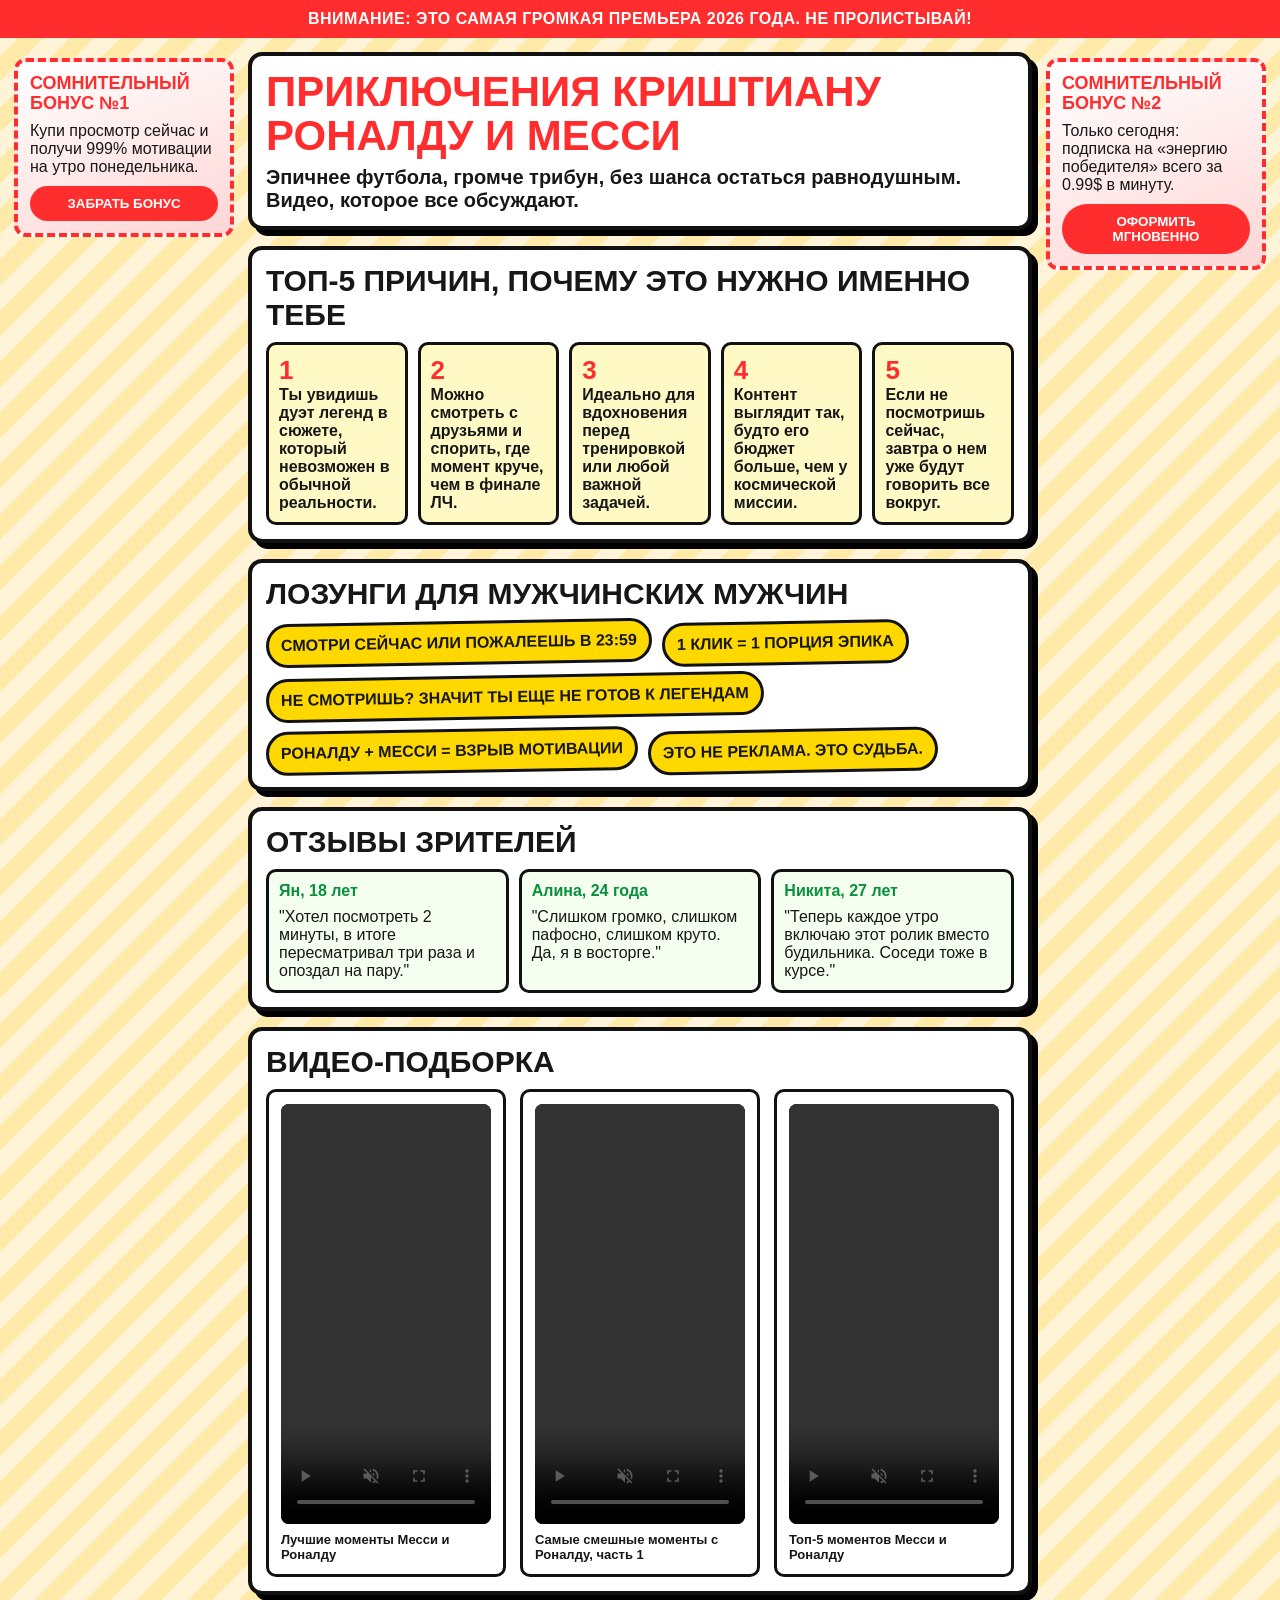
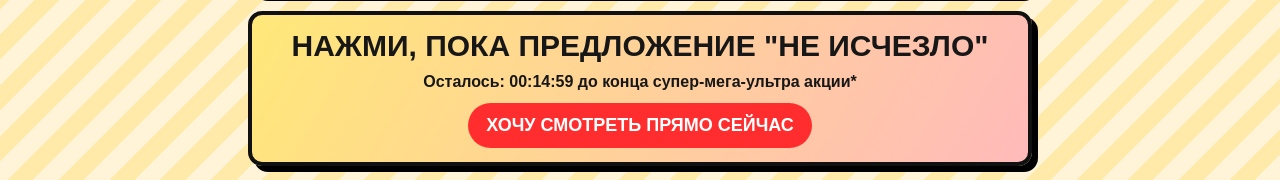
==== index.html @ 658228b9 "rename" ====
﻿<!DOCTYPE html>
<html lang="ru">
<head>
  <meta charset="UTF-8" />
  <meta name="viewport" content="width=device-width, initial-scale=1.0" />
  <title>СУПЕР ПРЕМЬЕРА: Приключения Роналду и Месси</title>
  <style>
    :root {
      --main: #ff2d2d;
      --accent: #ffd800;
      --dark: #171717;
      --card: #fff;
      --ok: #0a8f3d;
    }

    * {
      box-sizing: border-box;
    }

    body {
      margin: 0;
      font-family: "Trebuchet MS", "Arial Black", Arial, sans-serif;
      color: var(--dark);
      background:
        repeating-linear-gradient(
          -45deg,
          #fff4d8,
          #fff4d8 18px,
          #ffeaa9 18px,
          #ffeaa9 36px
        );
      min-width: 320px;
    }

    .top-alert {
      background: var(--main);
      color: #fff;
      text-align: center;
      font-weight: 900;
      padding: 10px 8px;
      text-transform: uppercase;
      letter-spacing: 0.5px;
      position: sticky;
      top: 0;
      z-index: 20;
      animation: blink 1s infinite;
    }

    @keyframes blink {
      0%, 100% { opacity: 1; }
      50% { opacity: 0.75; }
    }

    .layout {
      display: grid;
      grid-template-columns: 220px minmax(0, 1fr) 220px;
      gap: 14px;
      max-width: 1320px;
      margin: 0 auto;
      padding: 14px;
    }

    .side-ad {
      background: linear-gradient(160deg, #fff 0%, #ffd6d6 100%);
      border: 4px dashed var(--main);
      padding: 12px;
      border-radius: 12px;
      height: fit-content;
      position: sticky;
      top: 58px;
    }

    .ad-title {
      margin: 0 0 8px;
      text-transform: uppercase;
      font-size: 18px;
      line-height: 1.1;
      color: var(--main);
    }

    .ad-btn {
      display: block;
      width: 100%;
      border: 0;
      border-radius: 999px;
      background: var(--main);
      color: #fff;
      font-weight: 800;
      text-transform: uppercase;
      padding: 10px;
      margin-top: 10px;
      cursor: pointer;
      animation: pulse 1.1s infinite;
    }

    @keyframes pulse {
      0%, 100% { transform: scale(1); }
      50% { transform: scale(1.06); }
    }

    .main {
      display: flex;
      flex-direction: column;
      gap: 16px;
    }

    .hero,
    .reasons,
    .slogans,
    .reviews,
    .video-section,
    .cta {
      background: var(--card);
      border: 4px solid #111;
      border-radius: 14px;
      padding: 14px;
      box-shadow: 6px 6px 0 #000;
    }

    h1, h2, h3, p {
      margin: 0;
    }

    .hero h1 {
      font-size: clamp(24px, 4vw, 42px);
      line-height: 1.05;
      color: var(--main);
      text-transform: uppercase;
      margin-bottom: 8px;
    }

    .hero p {
      font-size: clamp(14px, 2.5vw, 20px);
      font-weight: 700;
    }

    .reasons h2,
    .slogans h2,
    .reviews h2,
    .video-section h2,
    .cta h2 {
      font-size: clamp(20px, 3.5vw, 30px);
      margin-bottom: 10px;
      text-transform: uppercase;
    }

    .reasons-grid {
      display: grid;
      grid-template-columns: repeat(5, 1fr);
      gap: 10px;
    }

    .reason {
      background: #fff9c6;
      border: 3px solid #111;
      border-radius: 10px;
      padding: 10px;
      font-weight: 700;
      min-height: 120px;
      display: flex;
      flex-direction: column;
      justify-content: space-between;
    }

    .reason-num {
      font-size: 26px;
      color: var(--main);
      font-weight: 900;
    }

    .slogan-list {
      display: flex;
      flex-wrap: wrap;
      gap: 10px;
    }

    .slogan {
      padding: 10px 12px;
      border: 3px solid #111;
      border-radius: 999px;
      background: var(--accent);
      font-weight: 900;
      text-transform: uppercase;
      transform: rotate(-1deg);
    }

    .reviews-list {
      display: grid;
      grid-template-columns: repeat(3, 1fr);
      gap: 10px;
    }

    .review {
      border: 3px solid #111;
      border-radius: 10px;
      padding: 10px;
      background: #f4ffef;
      display: flex;
      flex-direction: column;
      gap: 8px;
    }

    .review .name {
      font-weight: 900;
      color: var(--ok);
    }

    .videos-grid {
      display: grid;
      grid-template-columns: repeat(3, minmax(0, 1fr));
      gap: 14px;
    }

    .video-card {
      border: 3px solid #111;
      border-radius: 10px;
      padding: 12px;
      background: #fff;
    }

    .video-card video {
      width: 100%;
      display: block;
      border-radius: 8px;
      background: #000;
      aspect-ratio: 9 / 16;
      min-height: 420px;
      object-fit: cover;
    }

    .slot-note {
      margin-top: 8px;
      font-size: 13px;
      font-weight: 700;
    }

    .cta {
      text-align: center;
      background: linear-gradient(120deg, #ffe879 0%, #ffbaba 100%);
    }

    .cta p {
      margin-top: 8px;
      font-weight: 800;
    }

    .cta button {
      margin-top: 12px;
      background: var(--main);
      color: #fff;
      border: 0;
      border-radius: 999px;
      padding: 12px 18px;
      font-size: 18px;
      font-weight: 900;
      text-transform: uppercase;
      cursor: pointer;
      animation: pulse 1s infinite;
    }

    @media (max-width: 1100px) {
      .layout {
        grid-template-columns: 1fr;
      }

      .side-ad {
        position: static;
      }

      .reasons-grid {
        grid-template-columns: repeat(3, 1fr);
      }

      .videos-grid {
        grid-template-columns: repeat(2, minmax(0, 1fr));
      }
    }

    @media (max-width: 700px) {
      .reasons-grid,
      .reviews-list,
      .videos-grid {
        grid-template-columns: 1fr;
      }

      .hero,
      .reasons,
      .slogans,
      .reviews,
      .video-section,
      .cta {
        padding: 12px;
      }

      .video-card video {
        min-height: 360px;
      }

      .top-alert {
        font-size: 12px;
      }
    }
  </style>
</head>
<body>
  <div class="top-alert">ВНИМАНИЕ: ЭТО САМАЯ ГРОМКАЯ ПРЕМЬЕРА 2026 ГОДА. НЕ ПРОЛИСТЫВАЙ!</div>

  <div class="layout">
    <aside class="side-ad">
      <h3 class="ad-title">Сомнительный бонус №1</h3>
      <p>Купи просмотр сейчас и получи 999% мотивации на утро понедельника.</p>
      <button class="ad-btn">Забрать бонус</button>
    </aside>

    <main class="main">
      <section class="hero">
        <h1>Приключения Криштиану Роналду и Месси</h1>
        <p>Эпичнее футбола, громче трибун, без шанса остаться равнодушным. Видео, которое все обсуждают.</p>
      </section>

      <section class="reasons">
        <h2>Топ-5 причин, почему это нужно именно тебе</h2>
        <div class="reasons-grid">
          <article class="reason">
            <span class="reason-num">1</span>
            <p>Ты увидишь дуэт легенд в сюжете, который невозможен в обычной реальности.</p>
          </article>
          <article class="reason">
            <span class="reason-num">2</span>
            <p>Можно смотреть с друзьями и спорить, где момент круче, чем в финале ЛЧ.</p>
          </article>
          <article class="reason">
            <span class="reason-num">3</span>
            <p>Идеально для вдохновения перед тренировкой или любой важной задачей.</p>
          </article>
          <article class="reason">
            <span class="reason-num">4</span>
            <p>Контент выглядит так, будто его бюджет больше, чем у космической миссии.</p>
          </article>
          <article class="reason">
            <span class="reason-num">5</span>
            <p>Если не посмотришь сейчас, завтра о нем уже будут говорить все вокруг.</p>
          </article>
        </div>
      </section>

      <section class="slogans">
        <h2>Лозунги для мужчинских мужчин</h2>
        <div class="slogan-list">
          <span class="slogan">СМОТРИ СЕЙЧАС ИЛИ ПОЖАЛЕЕШЬ В 23:59</span>
          <span class="slogan">1 КЛИК = 1 ПОРЦИЯ ЭПИКА</span>
          <span class="slogan">НЕ СМОТРИШЬ? ЗНАЧИТ ТЫ ЕЩЕ НЕ ГОТОВ К ЛЕГЕНДАМ</span>
          <span class="slogan">РОНАЛДУ + МЕССИ = ВЗРЫВ МОТИВАЦИИ</span>
          <span class="slogan">ЭТО НЕ РЕКЛАМА. ЭТО СУДЬБА.</span>
        </div>
      </section>

      <section class="reviews">
        <h2>Отзывы зрителей</h2>
        <div class="reviews-list">
          <article class="review">
            <p class="name">Ян, 18 лет</p>
            <p>"Хотел посмотреть 2 минуты, в итоге пересматривал три раза и опоздал на пару."</p>
          </article>
          <article class="review">
            <p class="name">Алина, 24 года</p>
            <p>"Слишком громко, слишком пафосно, слишком круто. Да, я в восторге."</p>
          </article>
          <article class="review">
            <p class="name">Никита, 27 лет</p>
            <p>"Теперь каждое утро включаю этот ролик вместо будильника. Соседи тоже в курсе."</p>
          </article>
        </div>
      </section>

      <section class="video-section">
        <h2>Видео-подборка</h2>
        <div class="videos-grid">
          <article class="video-card">
            <video class="hover-play" controls muted playsinline preload="metadata" src="./assets/video/messi-ronaldo-best-moments.mp4">
              Ваш браузер не поддерживает видео.
            </video>
            <p class="slot-note">Лучшие моменты Месси и Роналду</p>
          </article>
          <article class="video-card">
            <video class="hover-play" controls muted playsinline preload="metadata" src="./assets/video/ronaldo-funniest-part-1.mp4">
              Ваш браузер не поддерживает видео.
            </video>
            <p class="slot-note">Самые смешные моменты с Роналду, часть 1</p>
          </article>
          <article class="video-card">
            <video class="hover-play" controls muted playsinline preload="metadata" src="./assets/video/top-5-messi-ronaldo-moments.mp4">
              Ваш браузер не поддерживает видео.
            </video>
            <p class="slot-note">Топ-5 моментов Месси и Роналду</p>
          </article>
        </div>
      </section>

      <section class="cta">
        <h2>Нажми, пока предложение "не исчезло"</h2>
        <p>Осталось: 00:14:59 до конца супер-мега-ультра акции*</p>
        <button type="button">ХОЧУ СМОТРЕТЬ ПРЯМО СЕЙЧАС</button>
      </section>
    </main>

    <aside class="side-ad">
      <h3 class="ad-title">Сомнительный бонус №2</h3>
      <p>Только сегодня: подписка на «энергию победителя» всего за 0.99$ в минуту.</p>
      <button class="ad-btn">Оформить мгновенно</button>
    </aside>
  </div>
  <script>
    const hoverVideos = document.querySelectorAll(".hover-play");

    hoverVideos.forEach((video) => {
      video.addEventListener("mouseenter", () => {
        video.play().catch(() => {});
      });

      video.addEventListener("mouseleave", () => {
        video.pause();
        video.currentTime = 0;
      });
    });
  </script>
</body>
</html>
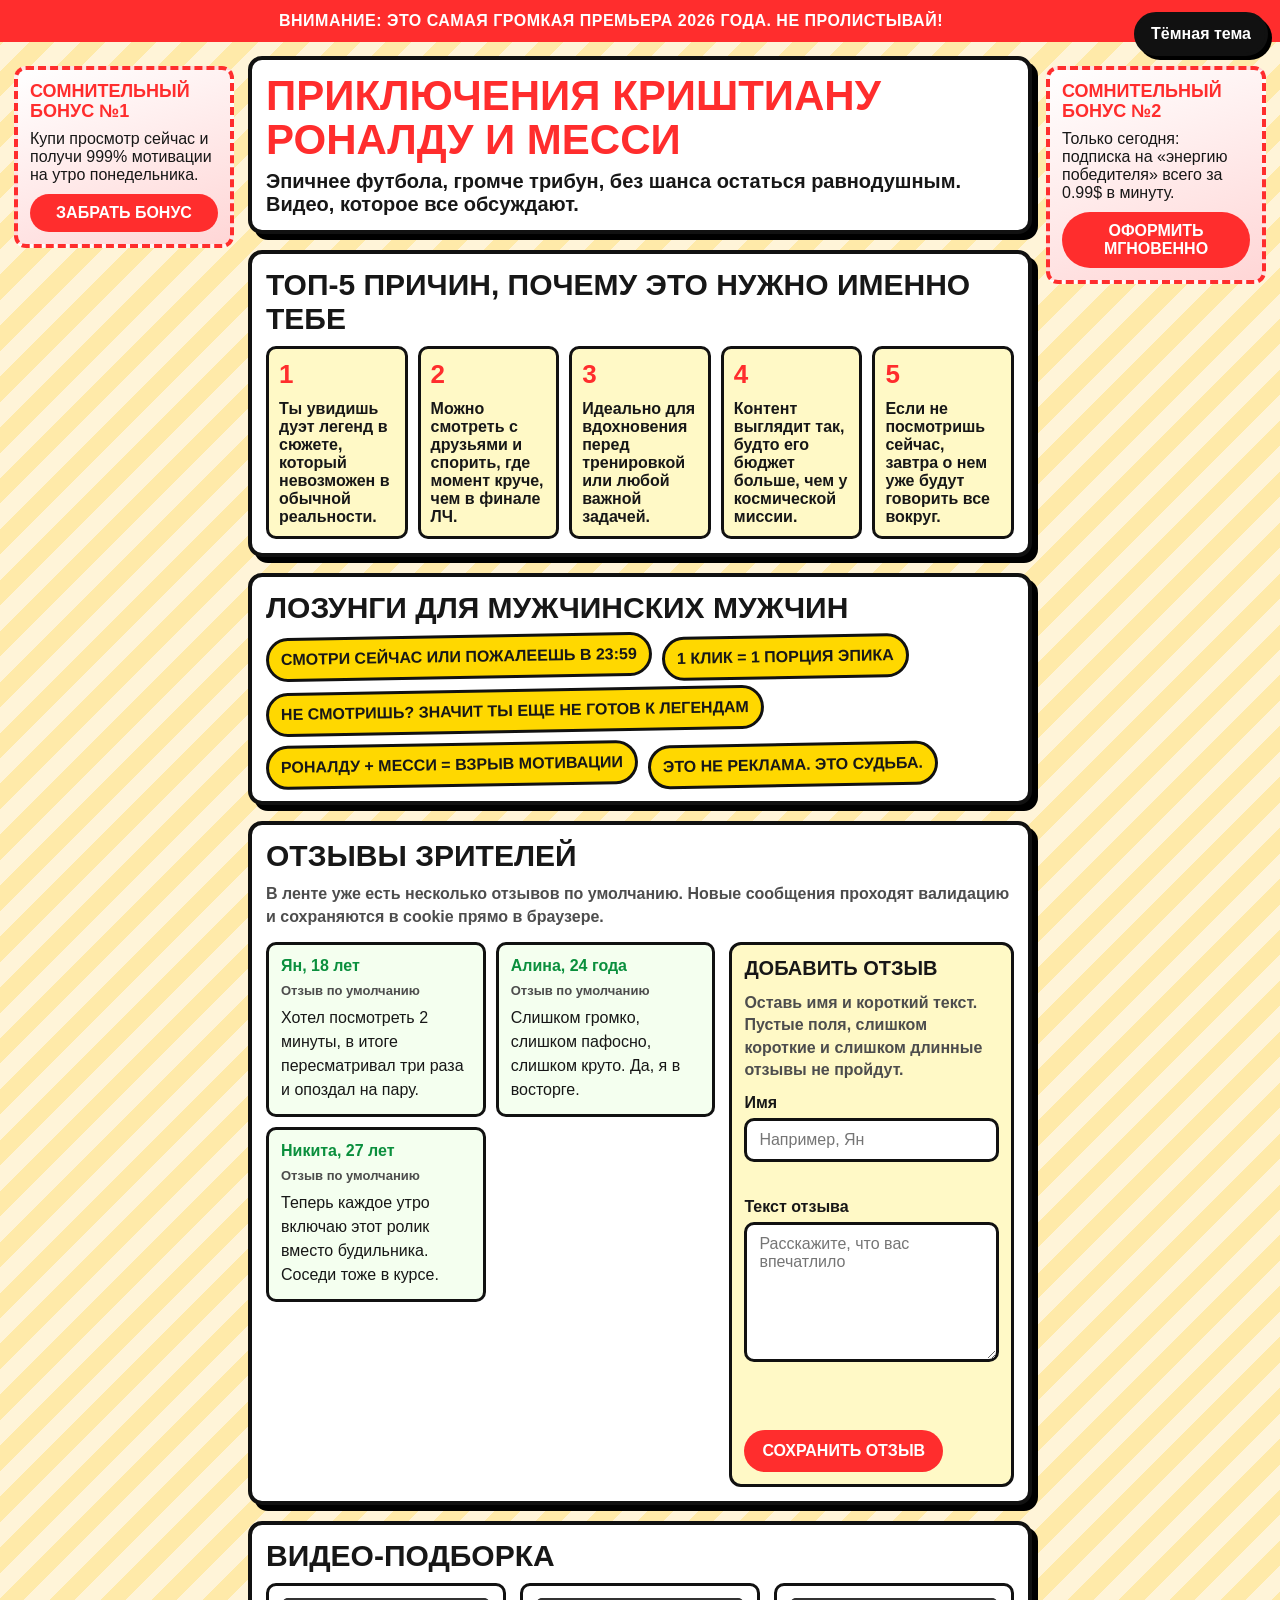
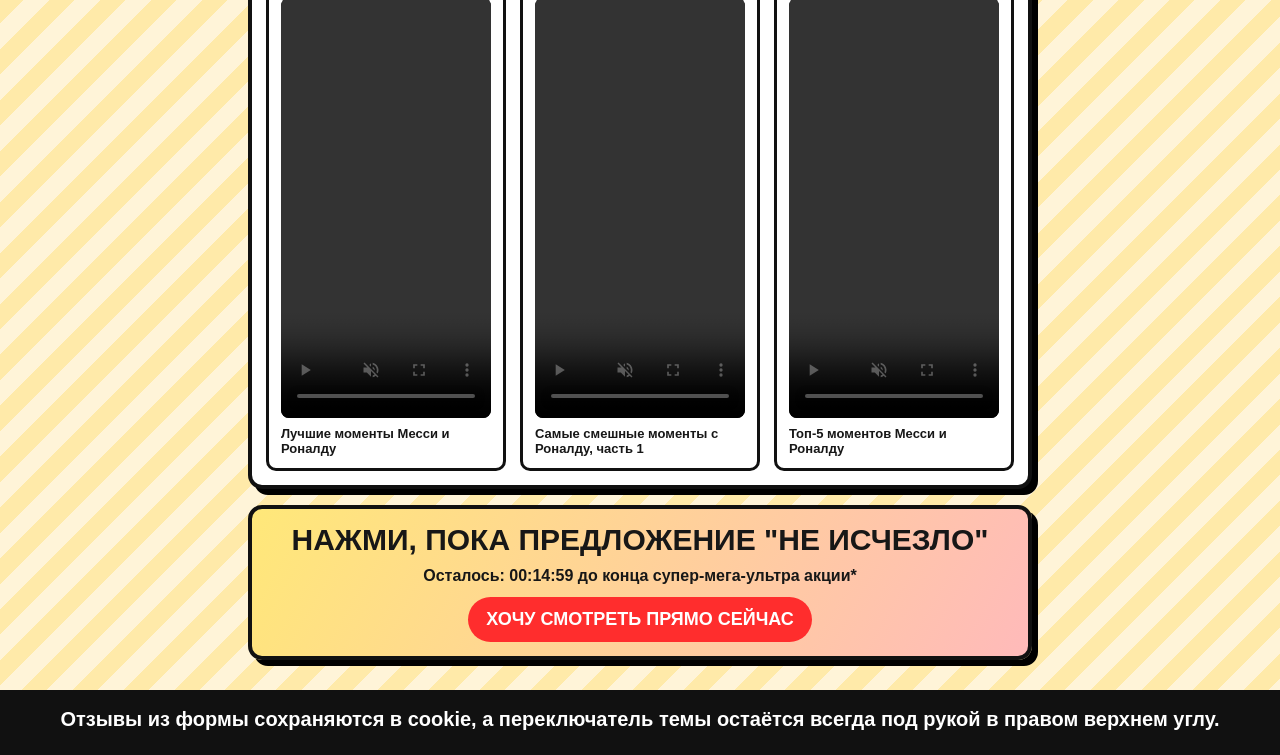
==== commit e61243e2: "Prepare site for GitHub Pages deployment" ====
--- a/index.html
+++ b/index.html
@@ -1,428 +1,158 @@
-﻿<!DOCTYPE html>
+<!DOCTYPE html>
 <html lang="ru">
 <head>
   <meta charset="UTF-8" />
   <meta name="viewport" content="width=device-width, initial-scale=1.0" />
   <title>СУПЕР ПРЕМЬЕРА: Приключения Роналду и Месси</title>
-  <style>
-    :root {
-      --main: #ff2d2d;
-      --accent: #ffd800;
-      --dark: #171717;
-      --card: #fff;
-      --ok: #0a8f3d;
-    }
-
-    * {
-      box-sizing: border-box;
-    }
-
-    body {
-      margin: 0;
-      font-family: "Trebuchet MS", "Arial Black", Arial, sans-serif;
-      color: var(--dark);
-      background:
-        repeating-linear-gradient(
-          -45deg,
-          #fff4d8,
-          #fff4d8 18px,
-          #ffeaa9 18px,
-          #ffeaa9 36px
-        );
-      min-width: 320px;
-    }
-
-    .top-alert {
-      background: var(--main);
-      color: #fff;
-      text-align: center;
-      font-weight: 900;
-      padding: 10px 8px;
-      text-transform: uppercase;
-      letter-spacing: 0.5px;
-      position: sticky;
-      top: 0;
-      z-index: 20;
-      animation: blink 1s infinite;
-    }
-
-    @keyframes blink {
-      0%, 100% { opacity: 1; }
-      50% { opacity: 0.75; }
-    }
-
-    .layout {
-      display: grid;
-      grid-template-columns: 220px minmax(0, 1fr) 220px;
-      gap: 14px;
-      max-width: 1320px;
-      margin: 0 auto;
-      padding: 14px;
-    }
-
-    .side-ad {
-      background: linear-gradient(160deg, #fff 0%, #ffd6d6 100%);
-      border: 4px dashed var(--main);
-      padding: 12px;
-      border-radius: 12px;
-      height: fit-content;
-      position: sticky;
-      top: 58px;
-    }
-
-    .ad-title {
-      margin: 0 0 8px;
-      text-transform: uppercase;
-      font-size: 18px;
-      line-height: 1.1;
-      color: var(--main);
-    }
-
-    .ad-btn {
-      display: block;
-      width: 100%;
-      border: 0;
-      border-radius: 999px;
-      background: var(--main);
-      color: #fff;
-      font-weight: 800;
-      text-transform: uppercase;
-      padding: 10px;
-      margin-top: 10px;
-      cursor: pointer;
-      animation: pulse 1.1s infinite;
-    }
-
-    @keyframes pulse {
-      0%, 100% { transform: scale(1); }
-      50% { transform: scale(1.06); }
-    }
-
-    .main {
-      display: flex;
-      flex-direction: column;
-      gap: 16px;
-    }
-
-    .hero,
-    .reasons,
-    .slogans,
-    .reviews,
-    .video-section,
-    .cta {
-      background: var(--card);
-      border: 4px solid #111;
-      border-radius: 14px;
-      padding: 14px;
-      box-shadow: 6px 6px 0 #000;
-    }
-
-    h1, h2, h3, p {
-      margin: 0;
-    }
-
-    .hero h1 {
-      font-size: clamp(24px, 4vw, 42px);
-      line-height: 1.05;
-      color: var(--main);
-      text-transform: uppercase;
-      margin-bottom: 8px;
-    }
-
-    .hero p {
-      font-size: clamp(14px, 2.5vw, 20px);
-      font-weight: 700;
-    }
-
-    .reasons h2,
-    .slogans h2,
-    .reviews h2,
-    .video-section h2,
-    .cta h2 {
-      font-size: clamp(20px, 3.5vw, 30px);
-      margin-bottom: 10px;
-      text-transform: uppercase;
-    }
-
-    .reasons-grid {
-      display: grid;
-      grid-template-columns: repeat(5, 1fr);
-      gap: 10px;
-    }
-
-    .reason {
-      background: #fff9c6;
-      border: 3px solid #111;
-      border-radius: 10px;
-      padding: 10px;
-      font-weight: 700;
-      min-height: 120px;
-      display: flex;
-      flex-direction: column;
-      justify-content: space-between;
-    }
-
-    .reason-num {
-      font-size: 26px;
-      color: var(--main);
-      font-weight: 900;
-    }
-
-    .slogan-list {
-      display: flex;
-      flex-wrap: wrap;
-      gap: 10px;
-    }
-
-    .slogan {
-      padding: 10px 12px;
-      border: 3px solid #111;
-      border-radius: 999px;
-      background: var(--accent);
-      font-weight: 900;
-      text-transform: uppercase;
-      transform: rotate(-1deg);
-    }
-
-    .reviews-list {
-      display: grid;
-      grid-template-columns: repeat(3, 1fr);
-      gap: 10px;
-    }
-
-    .review {
-      border: 3px solid #111;
-      border-radius: 10px;
-      padding: 10px;
-      background: #f4ffef;
-      display: flex;
-      flex-direction: column;
-      gap: 8px;
-    }
-
-    .review .name {
-      font-weight: 900;
-      color: var(--ok);
-    }
-
-    .videos-grid {
-      display: grid;
-      grid-template-columns: repeat(3, minmax(0, 1fr));
-      gap: 14px;
-    }
-
-    .video-card {
-      border: 3px solid #111;
-      border-radius: 10px;
-      padding: 12px;
-      background: #fff;
-    }
-
-    .video-card video {
-      width: 100%;
-      display: block;
-      border-radius: 8px;
-      background: #000;
-      aspect-ratio: 9 / 16;
-      min-height: 420px;
-      object-fit: cover;
-    }
-
-    .slot-note {
-      margin-top: 8px;
-      font-size: 13px;
-      font-weight: 700;
-    }
-
-    .cta {
-      text-align: center;
-      background: linear-gradient(120deg, #ffe879 0%, #ffbaba 100%);
-    }
-
-    .cta p {
-      margin-top: 8px;
-      font-weight: 800;
-    }
-
-    .cta button {
-      margin-top: 12px;
-      background: var(--main);
-      color: #fff;
-      border: 0;
-      border-radius: 999px;
-      padding: 12px 18px;
-      font-size: 18px;
-      font-weight: 900;
-      text-transform: uppercase;
-      cursor: pointer;
-      animation: pulse 1s infinite;
-    }
-
-    @media (max-width: 1100px) {
-      .layout {
-        grid-template-columns: 1fr;
-      }
-
-      .side-ad {
-        position: static;
-      }
-
-      .reasons-grid {
-        grid-template-columns: repeat(3, 1fr);
-      }
-
-      .videos-grid {
-        grid-template-columns: repeat(2, minmax(0, 1fr));
-      }
-    }
-
-    @media (max-width: 700px) {
-      .reasons-grid,
-      .reviews-list,
-      .videos-grid {
-        grid-template-columns: 1fr;
-      }
-
-      .hero,
-      .reasons,
-      .slogans,
-      .reviews,
-      .video-section,
-      .cta {
-        padding: 12px;
-      }
-
-      .video-card video {
-        min-height: 360px;
-      }
-
-      .top-alert {
-        font-size: 12px;
-      }
-    }
-  </style>
+  <link rel="stylesheet" href="./styles.css" />
+  <script src="./cookie.js" defer></script>
+  <script src="./main.js" defer></script>
 </head>
 <body>
-  <div class="top-alert">ВНИМАНИЕ: ЭТО САМАЯ ГРОМКАЯ ПРЕМЬЕРА 2026 ГОДА. НЕ ПРОЛИСТЫВАЙ!</div>
+  <header class="site-header">
+    <div class="top-alert">ВНИМАНИЕ: ЭТО САМАЯ ГРОМКАЯ ПРЕМЬЕРА 2026 ГОДА. НЕ ПРОЛИСТЫВАЙ!</div>
+    <button class="theme-toggle" id="theme-toggle" type="button" aria-pressed="false">
+      Тёмная тема
+    </button>
+  </header>
 
-  <div class="layout">
-    <aside class="side-ad">
-      <h3 class="ad-title">Сомнительный бонус №1</h3>
-      <p>Купи просмотр сейчас и получи 999% мотивации на утро понедельника.</p>
-      <button class="ad-btn">Забрать бонус</button>
-    </aside>
+  <main class="page-main">
+    <div class="layout">
+      <aside class="side-ad" aria-label="Промо-блок слева">
+        <h3 class="ad-title">Сомнительный бонус №1</h3>
+        <p>Купи просмотр сейчас и получи 999% мотивации на утро понедельника.</p>
+        <button class="ad-btn" type="button">Забрать бонус</button>
+      </aside>
 
-    <main class="main">
-      <section class="hero">
-        <h1>Приключения Криштиану Роналду и Месси</h1>
-        <p>Эпичнее футбола, громче трибун, без шанса остаться равнодушным. Видео, которое все обсуждают.</p>
-      </section>
+      <div class="main-column">
+        <section class="hero">
+          <h1>Приключения Криштиану Роналду и Месси</h1>
+          <p>Эпичнее футбола, громче трибун, без шанса остаться равнодушным. Видео, которое все обсуждают.</p>
+        </section>
 
-      <section class="reasons">
-        <h2>Топ-5 причин, почему это нужно именно тебе</h2>
-        <div class="reasons-grid">
-          <article class="reason">
-            <span class="reason-num">1</span>
-            <p>Ты увидишь дуэт легенд в сюжете, который невозможен в обычной реальности.</p>
-          </article>
-          <article class="reason">
-            <span class="reason-num">2</span>
-            <p>Можно смотреть с друзьями и спорить, где момент круче, чем в финале ЛЧ.</p>
-          </article>
-          <article class="reason">
-            <span class="reason-num">3</span>
-            <p>Идеально для вдохновения перед тренировкой или любой важной задачей.</p>
-          </article>
-          <article class="reason">
-            <span class="reason-num">4</span>
-            <p>Контент выглядит так, будто его бюджет больше, чем у космической миссии.</p>
-          </article>
-          <article class="reason">
-            <span class="reason-num">5</span>
-            <p>Если не посмотришь сейчас, завтра о нем уже будут говорить все вокруг.</p>
-          </article>
-        </div>
-      </section>
+        <section class="reasons">
+          <h2>Топ-5 причин, почему это нужно именно тебе</h2>
+          <div class="reasons-grid">
+            <article class="reason">
+              <span class="reason-num">1</span>
+              <p>Ты увидишь дуэт легенд в сюжете, который невозможен в обычной реальности.</p>
+            </article>
+            <article class="reason">
+              <span class="reason-num">2</span>
+              <p>Можно смотреть с друзьями и спорить, где момент круче, чем в финале ЛЧ.</p>
+            </article>
+            <article class="reason">
+              <span class="reason-num">3</span>
+              <p>Идеально для вдохновения перед тренировкой или любой важной задачей.</p>
+            </article>
+            <article class="reason">
+              <span class="reason-num">4</span>
+              <p>Контент выглядит так, будто его бюджет больше, чем у космической миссии.</p>
+            </article>
+            <article class="reason">
+              <span class="reason-num">5</span>
+              <p>Если не посмотришь сейчас, завтра о нем уже будут говорить все вокруг.</p>
+            </article>
+          </div>
+        </section>
 
-      <section class="slogans">
-        <h2>Лозунги для мужчинских мужчин</h2>
-        <div class="slogan-list">
-          <span class="slogan">СМОТРИ СЕЙЧАС ИЛИ ПОЖАЛЕЕШЬ В 23:59</span>
-          <span class="slogan">1 КЛИК = 1 ПОРЦИЯ ЭПИКА</span>
-          <span class="slogan">НЕ СМОТРИШЬ? ЗНАЧИТ ТЫ ЕЩЕ НЕ ГОТОВ К ЛЕГЕНДАМ</span>
-          <span class="slogan">РОНАЛДУ + МЕССИ = ВЗРЫВ МОТИВАЦИИ</span>
-          <span class="slogan">ЭТО НЕ РЕКЛАМА. ЭТО СУДЬБА.</span>
-        </div>
-      </section>
+        <section class="slogans">
+          <h2>Лозунги для мужчинских мужчин</h2>
+          <div class="slogan-list">
+            <span class="slogan">СМОТРИ СЕЙЧАС ИЛИ ПОЖАЛЕЕШЬ В 23:59</span>
+            <span class="slogan">1 КЛИК = 1 ПОРЦИЯ ЭПИКА</span>
+            <span class="slogan">НЕ СМОТРИШЬ? ЗНАЧИТ ТЫ ЕЩЕ НЕ ГОТОВ К ЛЕГЕНДАМ</span>
+            <span class="slogan">РОНАЛДУ + МЕССИ = ВЗРЫВ МОТИВАЦИИ</span>
+            <span class="slogan">ЭТО НЕ РЕКЛАМА. ЭТО СУДЬБА.</span>
+          </div>
+        </section>
 
-      <section class="reviews">
-        <h2>Отзывы зрителей</h2>
-        <div class="reviews-list">
-          <article class="review">
-            <p class="name">Ян, 18 лет</p>
-            <p>"Хотел посмотреть 2 минуты, в итоге пересматривал три раза и опоздал на пару."</p>
-          </article>
-          <article class="review">
-            <p class="name">Алина, 24 года</p>
-            <p>"Слишком громко, слишком пафосно, слишком круто. Да, я в восторге."</p>
-          </article>
-          <article class="review">
-            <p class="name">Никита, 27 лет</p>
-            <p>"Теперь каждое утро включаю этот ролик вместо будильника. Соседи тоже в курсе."</p>
-          </article>
-        </div>
-      </section>
+        <section class="reviews" id="reviews">
+          <h2>Отзывы зрителей</h2>
+          <p class="section-copy">
+            В ленте уже есть несколько отзывов по умолчанию. Новые сообщения проходят
+            валидацию и сохраняются в cookie прямо в браузере.
+          </p>
+          <div class="reviews-layout">
+            <div class="reviews-list" id="reviews-list" aria-live="polite"></div>
 
-      <section class="video-section">
-        <h2>Видео-подборка</h2>
-        <div class="videos-grid">
-          <article class="video-card">
-            <video class="hover-play" controls muted playsinline preload="metadata" src="./assets/video/messi-ronaldo-best-moments.mp4">
-              Ваш браузер не поддерживает видео.
-            </video>
-            <p class="slot-note">Лучшие моменты Месси и Роналду</p>
-          </article>
-          <article class="video-card">
-            <video class="hover-play" controls muted playsinline preload="metadata" src="./assets/video/ronaldo-funniest-part-1.mp4">
-              Ваш браузер не поддерживает видео.
-            </video>
-            <p class="slot-note">Самые смешные моменты с Роналду, часть 1</p>
-          </article>
-          <article class="video-card">
-            <video class="hover-play" controls muted playsinline preload="metadata" src="./assets/video/top-5-messi-ronaldo-moments.mp4">
-              Ваш браузер не поддерживает видео.
-            </video>
-            <p class="slot-note">Топ-5 моментов Месси и Роналду</p>
-          </article>
-        </div>
-      </section>
+            <form class="review-form" id="review-form" novalidate>
+              <h3>Добавить отзыв</h3>
+              <p>Оставь имя и короткий текст. Пустые поля, слишком короткие и слишком длинные отзывы не пройдут.</p>
 
-      <section class="cta">
-        <h2>Нажми, пока предложение "не исчезло"</h2>
-        <p>Осталось: 00:14:59 до конца супер-мега-ультра акции*</p>
-        <button type="button">ХОЧУ СМОТРЕТЬ ПРЯМО СЕЙЧАС</button>
-      </section>
-    </main>
+              <label class="form-field" for="review-name">
+                <span>Имя</span>
+                <input
+                  id="review-name"
+                  name="name"
+                  type="text"
+                  maxlength="40"
+                  autocomplete="name"
+                  placeholder="Например, Ян"
+                  required
+                />
+                <small class="field-error" data-error-for="name"></small>
+              </label>
 
-    <aside class="side-ad">
-      <h3 class="ad-title">Сомнительный бонус №2</h3>
-      <p>Только сегодня: подписка на «энергию победителя» всего за 0.99$ в минуту.</p>
-      <button class="ad-btn">Оформить мгновенно</button>
-    </aside>
-  </div>
-  <script>
-    const hoverVideos = document.querySelectorAll(".hover-play");
+              <label class="form-field" for="review-text">
+                <span>Текст отзыва</span>
+                <textarea
+                  id="review-text"
+                  name="text"
+                  maxlength="280"
+                  placeholder="Расскажите, что вас впечатлило"
+                  required
+                ></textarea>
+                <small class="field-error" data-error-for="text"></small>
+              </label>
 
-    hoverVideos.forEach((video) => {
-      video.addEventListener("mouseenter", () => {
-        video.play().catch(() => {});
-      });
+              <p class="form-status" id="review-status" role="status" aria-live="polite"></p>
+              <button class="review-submit" type="submit">Сохранить отзыв</button>
+            </form>
+          </div>
+        </section>
 
-      video.addEventListener("mouseleave", () => {
-        video.pause();
-        video.currentTime = 0;
-      });
-    });
-  </script>
+        <section class="video-section">
+          <h2>Видео-подборка</h2>
+          <div class="videos-grid">
+            <article class="video-card">
+              <video class="hover-play" controls muted playsinline preload="metadata" src="./assets/video/messi-ronaldo-best-moments.mp4">
+                Ваш браузер не поддерживает видео.
+              </video>
+              <p class="slot-note">Лучшие моменты Месси и Роналду</p>
+            </article>
+            <article class="video-card">
+              <video class="hover-play" controls muted playsinline preload="metadata" src="./assets/video/ronaldo-funniest-part-1.mp4">
+                Ваш браузер не поддерживает видео.
+              </video>
+              <p class="slot-note">Самые смешные моменты с Роналду, часть 1</p>
+            </article>
+            <article class="video-card">
+              <video class="hover-play" controls muted playsinline preload="metadata" src="./assets/video/top-5-messi-ronaldo-moments.mp4">
+                Ваш браузер не поддерживает видео.
+              </video>
+              <p class="slot-note">Топ-5 моментов Месси и Роналду</p>
+            </article>
+          </div>
+        </section>
+
+        <section class="cta">
+          <h2>Нажми, пока предложение "не исчезло"</h2>
+          <p>Осталось: 00:14:59 до конца супер-мега-ультра акции*</p>
+          <button type="button">ХОЧУ СМОТРЕТЬ ПРЯМО СЕЙЧАС</button>
+        </section>
+      </div>
+
+      <aside class="side-ad" aria-label="Промо-блок справа">
+        <h3 class="ad-title">Сомнительный бонус №2</h3>
+        <p>Только сегодня: подписка на «энергию победителя» всего за 0.99$ в минуту.</p>
+        <button class="ad-btn" type="button">Оформить мгновенно</button>
+      </aside>
+    </div>
+  </main>
+
+  <footer class="site-footer">
+    <p>Отзывы из формы сохраняются в cookie, а переключатель темы остаётся всегда под рукой в правом верхнем углу.</p>
+  </footer>
 </body>
 </html>
--- a/styles.css
+++ b/styles.css
@@ -0,0 +1,535 @@
+:root {
+  color-scheme: light;
+  --main: #ff2d2d;
+  --accent: #ffd800;
+  --ok: #0a8f3d;
+  --text-color: #171717;
+  --muted-text: #4d4d4d;
+  --surface: #ffffff;
+  --surface-soft: #fff9c6;
+  --review-surface: #f4ffef;
+  --review-user-surface: #ffe7da;
+  --video-surface: #ffffff;
+  --input-surface: #ffffff;
+  --input-border: #111111;
+  --border-color: #111111;
+  --shadow-color: #000000;
+  --body-bg-1: #fff4d8;
+  --body-bg-2: #ffeaa9;
+  --ad-surface: linear-gradient(160deg, #ffffff 0%, #ffd6d6 100%);
+  --cta-surface: linear-gradient(120deg, #ffe879 0%, #ffbaba 100%);
+  --toggle-bg: #111111;
+  --toggle-text: #ffffff;
+  --footer-bg: #111111;
+  --footer-text: #ffffff;
+  --error: #bb1e10;
+  --success: #0a8f3d;
+}
+
+body[data-theme="dark"] {
+  color-scheme: dark;
+  --main: #ff7c7c;
+  --accent: #5c4c00;
+  --ok: #9df2b3;
+  --text-color: #f6f1e7;
+  --muted-text: #d8d2c7;
+  --surface: #101010;
+  --surface-soft: #1d1d1d;
+  --review-surface: #142118;
+  --review-user-surface: #40231e;
+  --video-surface: #0f0f0f;
+  --input-surface: #181818;
+  --input-border: #f3efe6;
+  --border-color: #f3efe6;
+  --shadow-color: #f3efe6;
+  --body-bg-1: #111111;
+  --body-bg-2: #303030;
+  --ad-surface: linear-gradient(160deg, #1a1a1a 0%, #3a2020 100%);
+  --cta-surface: linear-gradient(120deg, #534500 0%, #411515 100%);
+  --toggle-bg: #f3efe6;
+  --toggle-text: #111111;
+  --footer-bg: #f3efe6;
+  --footer-text: #111111;
+  --error: #ff8d80;
+  --success: #9df2b3;
+}
+
+* {
+  box-sizing: border-box;
+}
+
+html {
+  scroll-behavior: smooth;
+}
+
+body {
+  margin: 0;
+  min-width: 320px;
+  font-family: "Trebuchet MS", "Arial Black", Arial, sans-serif;
+  color: var(--text-color);
+  background:
+    repeating-linear-gradient(
+      -45deg,
+      var(--body-bg-1),
+      var(--body-bg-1) 18px,
+      var(--body-bg-2) 18px,
+      var(--body-bg-2) 36px
+    );
+  transition:
+    background 0.3s ease,
+    color 0.3s ease;
+}
+
+button,
+input,
+textarea {
+  font: inherit;
+}
+
+h1,
+h2,
+h3,
+p {
+  margin: 0;
+}
+
+.site-header {
+  position: relative;
+}
+
+.top-alert {
+  background: var(--main);
+  color: #ffffff;
+  text-align: center;
+  font-weight: 900;
+  padding: 12px 72px 12px 14px;
+  text-transform: uppercase;
+  letter-spacing: 0.5px;
+  position: sticky;
+  top: 0;
+  z-index: 20;
+  animation: blink 1s infinite;
+}
+
+.theme-toggle {
+  position: fixed;
+  top: 12px;
+  right: 12px;
+  z-index: 30;
+  border: 3px solid var(--border-color);
+  border-radius: 999px;
+  background: var(--toggle-bg);
+  color: var(--toggle-text);
+  font-weight: 900;
+  padding: 10px 14px;
+  cursor: pointer;
+  box-shadow: 4px 4px 0 var(--shadow-color);
+}
+
+.page-main {
+  padding: 14px;
+}
+
+.layout {
+  display: grid;
+  grid-template-columns: 220px minmax(0, 1fr) 220px;
+  gap: 14px;
+  max-width: 1320px;
+  margin: 0 auto;
+  align-items: start;
+}
+
+.side-ad {
+  background: var(--ad-surface);
+  border: 4px dashed var(--main);
+  padding: 12px;
+  border-radius: 12px;
+  height: fit-content;
+  position: sticky;
+  top: 66px;
+}
+
+.ad-title {
+  margin-bottom: 8px;
+  text-transform: uppercase;
+  font-size: 18px;
+  line-height: 1.1;
+  color: var(--main);
+}
+
+.ad-btn,
+.review-submit,
+.cta button {
+  border: 0;
+  border-radius: 999px;
+  background: var(--main);
+  color: #ffffff;
+  font-weight: 900;
+  text-transform: uppercase;
+  cursor: pointer;
+}
+
+.ad-btn {
+  display: block;
+  width: 100%;
+  padding: 10px;
+  margin-top: 10px;
+  animation: pulse 1.1s infinite;
+}
+
+.main-column {
+  display: flex;
+  flex-direction: column;
+  gap: 16px;
+}
+
+.hero,
+.reasons,
+.slogans,
+.reviews,
+.video-section,
+.cta {
+  background: var(--surface);
+  border: 4px solid var(--border-color);
+  border-radius: 14px;
+  padding: 14px;
+  box-shadow: 6px 6px 0 var(--shadow-color);
+  transition:
+    background 0.3s ease,
+    border-color 0.3s ease,
+    box-shadow 0.3s ease;
+}
+
+.hero h1 {
+  font-size: clamp(24px, 4vw, 42px);
+  line-height: 1.05;
+  color: var(--main);
+  text-transform: uppercase;
+  margin-bottom: 8px;
+}
+
+.hero p,
+.site-footer p {
+  font-size: clamp(14px, 2.5vw, 20px);
+  font-weight: 700;
+}
+
+.reasons h2,
+.slogans h2,
+.reviews h2,
+.video-section h2,
+.cta h2 {
+  font-size: clamp(20px, 3.5vw, 30px);
+  margin-bottom: 10px;
+  text-transform: uppercase;
+}
+
+.section-copy {
+  margin-bottom: 14px;
+  color: var(--muted-text);
+  font-weight: 700;
+  line-height: 1.4;
+}
+
+.reasons-grid {
+  display: grid;
+  grid-template-columns: repeat(5, 1fr);
+  gap: 10px;
+}
+
+.reason {
+  background: var(--surface-soft);
+  border: 3px solid var(--border-color);
+  border-radius: 10px;
+  padding: 10px;
+  font-weight: 700;
+  min-height: 120px;
+  display: flex;
+  flex-direction: column;
+  justify-content: space-between;
+  gap: 10px;
+}
+
+.reason-num {
+  font-size: 26px;
+  color: var(--main);
+  font-weight: 900;
+}
+
+.slogan-list {
+  display: flex;
+  flex-wrap: wrap;
+  gap: 10px;
+}
+
+.slogan {
+  padding: 10px 12px;
+  border: 3px solid var(--border-color);
+  border-radius: 999px;
+  background: var(--accent);
+  font-weight: 900;
+  text-transform: uppercase;
+  transform: rotate(-1deg);
+}
+
+.reviews-layout {
+  display: grid;
+  grid-template-columns: minmax(0, 1.5fr) minmax(280px, 0.95fr);
+  gap: 14px;
+  align-items: start;
+}
+
+.reviews-list {
+  display: grid;
+  grid-template-columns: repeat(2, minmax(0, 1fr));
+  gap: 10px;
+}
+
+.review {
+  border: 3px solid var(--border-color);
+  border-radius: 10px;
+  padding: 12px;
+  background: var(--review-surface);
+  display: flex;
+  flex-direction: column;
+  gap: 8px;
+}
+
+.review-user {
+  background: var(--review-user-surface);
+}
+
+.review-name {
+  font-weight: 900;
+  color: var(--ok);
+}
+
+.review-meta {
+  color: var(--muted-text);
+  font-size: 13px;
+  font-weight: 700;
+}
+
+.review-text {
+  line-height: 1.5;
+  white-space: pre-line;
+}
+
+.review-form {
+  border: 3px solid var(--border-color);
+  border-radius: 12px;
+  padding: 12px;
+  background: var(--surface-soft);
+  display: flex;
+  flex-direction: column;
+  gap: 12px;
+}
+
+.review-form h3 {
+  text-transform: uppercase;
+  font-size: 20px;
+}
+
+.review-form p {
+  color: var(--muted-text);
+  line-height: 1.4;
+  font-weight: 700;
+}
+
+.form-field {
+  display: flex;
+  flex-direction: column;
+  gap: 6px;
+}
+
+.form-field span {
+  font-weight: 900;
+}
+
+.form-field input,
+.form-field textarea {
+  width: 100%;
+  border: 3px solid var(--input-border);
+  border-radius: 10px;
+  background: var(--input-surface);
+  color: var(--text-color);
+  padding: 10px 12px;
+  transition:
+    border-color 0.2s ease,
+    background 0.2s ease,
+    color 0.2s ease;
+}
+
+.form-field textarea {
+  min-height: 140px;
+  resize: vertical;
+}
+
+.form-field input[aria-invalid="true"],
+.form-field textarea[aria-invalid="true"] {
+  border-color: var(--error);
+}
+
+.field-error {
+  min-height: 18px;
+  color: var(--error);
+  font-size: 13px;
+  font-weight: 700;
+}
+
+.form-status {
+  min-height: 20px;
+  font-size: 14px;
+  font-weight: 900;
+}
+
+.form-status[data-state="success"] {
+  color: var(--success);
+}
+
+.form-status[data-state="error"] {
+  color: var(--error);
+}
+
+.review-submit {
+  padding: 12px 18px;
+  align-self: flex-start;
+}
+
+.videos-grid {
+  display: grid;
+  grid-template-columns: repeat(3, minmax(0, 1fr));
+  gap: 14px;
+}
+
+.video-card {
+  border: 3px solid var(--border-color);
+  border-radius: 10px;
+  padding: 12px;
+  background: var(--video-surface);
+}
+
+.video-card video {
+  width: 100%;
+  display: block;
+  border-radius: 8px;
+  background: #000000;
+  aspect-ratio: 9 / 16;
+  min-height: 420px;
+  object-fit: cover;
+}
+
+.slot-note {
+  margin-top: 8px;
+  font-size: 13px;
+  font-weight: 700;
+}
+
+.cta {
+  text-align: center;
+  background: var(--cta-surface);
+}
+
+.cta p {
+  margin-top: 8px;
+  font-weight: 800;
+}
+
+.cta button {
+  margin-top: 12px;
+  padding: 12px 18px;
+  font-size: 18px;
+  animation: pulse 1s infinite;
+}
+
+.site-footer {
+  margin-top: 16px;
+  padding: 18px 14px 24px;
+  text-align: center;
+  background: var(--footer-bg);
+  color: var(--footer-text);
+  transition:
+    background 0.3s ease,
+    color 0.3s ease;
+}
+
+@keyframes blink {
+  0%,
+  100% {
+    opacity: 1;
+  }
+
+  50% {
+    opacity: 0.75;
+  }
+}
+
+@keyframes pulse {
+  0%,
+  100% {
+    transform: scale(1);
+  }
+
+  50% {
+    transform: scale(1.06);
+  }
+}
+
+@media (max-width: 1100px) {
+  .layout {
+    grid-template-columns: 1fr;
+  }
+
+  .side-ad {
+    position: static;
+  }
+
+  .reasons-grid {
+    grid-template-columns: repeat(3, 1fr);
+  }
+
+  .reviews-layout {
+    grid-template-columns: 1fr;
+  }
+
+  .videos-grid {
+    grid-template-columns: repeat(2, minmax(0, 1fr));
+  }
+}
+
+@media (max-width: 700px) {
+  .reasons-grid,
+  .reviews-list,
+  .videos-grid {
+    grid-template-columns: 1fr;
+  }
+
+  .hero,
+  .reasons,
+  .slogans,
+  .reviews,
+  .video-section,
+  .cta {
+    padding: 12px;
+  }
+
+  .page-main {
+    padding: 12px;
+  }
+
+  .video-card video {
+    min-height: 360px;
+  }
+
+  .top-alert {
+    font-size: 12px;
+    padding-right: 92px;
+  }
+
+  .theme-toggle {
+    top: 10px;
+    right: 10px;
+    padding: 9px 12px;
+    font-size: 12px;
+  }
+}
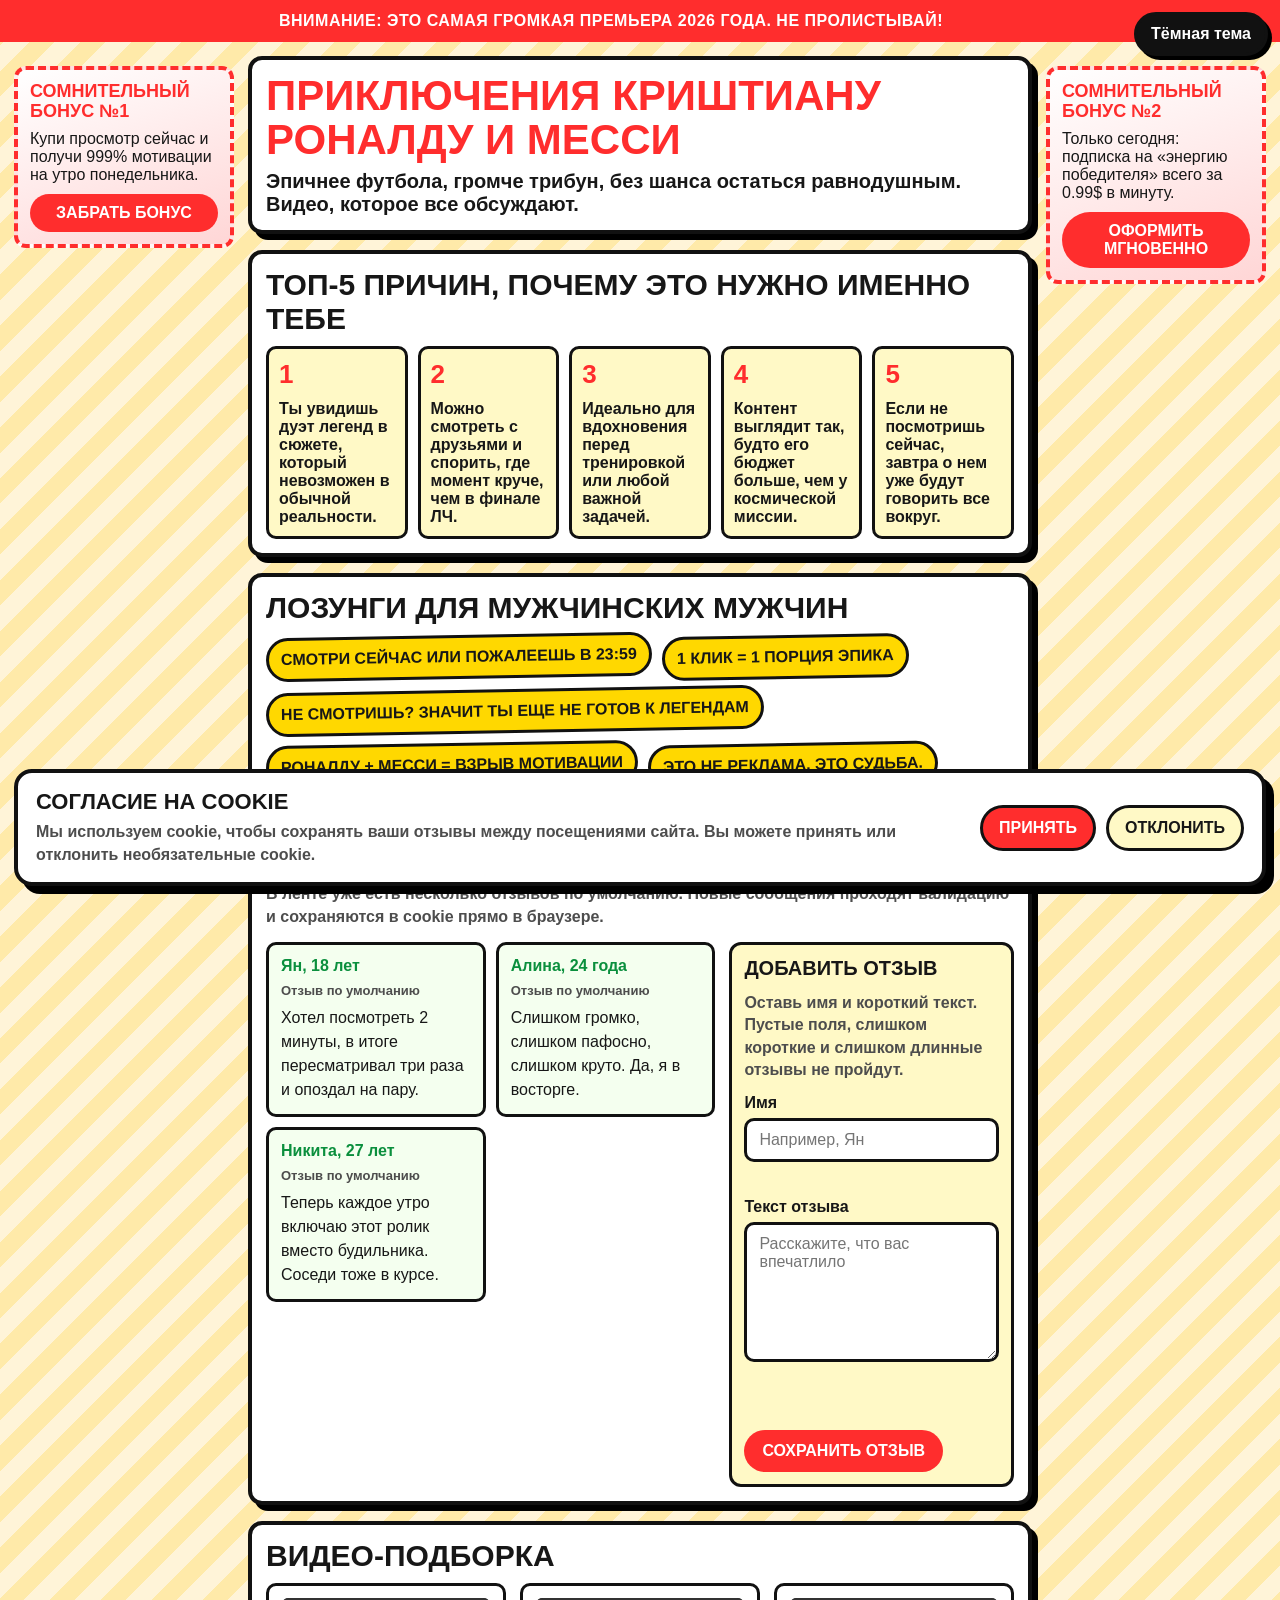
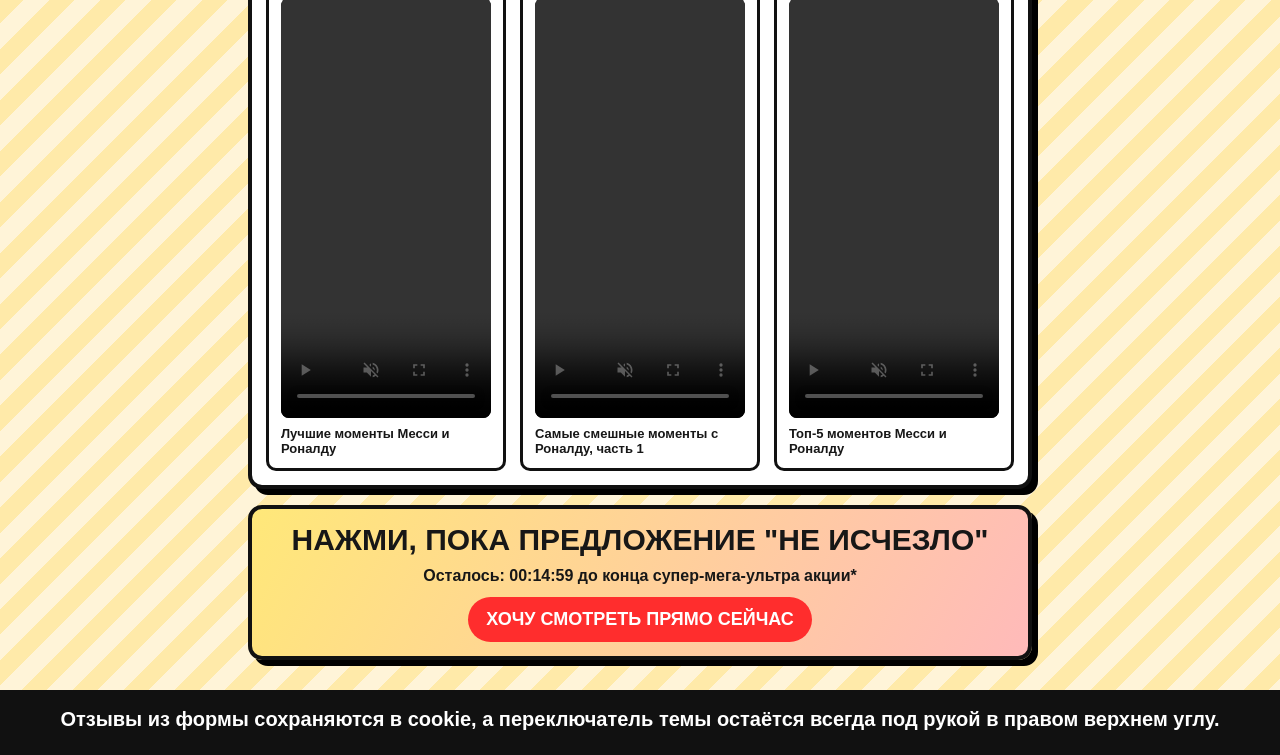
==== commit 8ea6216b: "Add cookie consent banner" ====
--- a/index.html
+++ b/index.html
@@ -154,5 +154,19 @@
   <footer class="site-footer">
     <p>Отзывы из формы сохраняются в cookie, а переключатель темы остаётся всегда под рукой в правом верхнем углу.</p>
   </footer>
+
+  <section class="cookie-banner" id="cookie-banner" aria-live="polite" aria-label="Уведомление об использовании cookie" hidden>
+    <div class="cookie-banner__content">
+      <h2>Согласие на cookie</h2>
+      <p>
+        Мы используем cookie, чтобы сохранять ваши отзывы между посещениями сайта.
+        Вы можете принять или отклонить необязательные cookie.
+      </p>
+    </div>
+    <div class="cookie-banner__actions">
+      <button class="cookie-banner__button" id="cookie-accept" type="button">Принять</button>
+      <button class="cookie-banner__button cookie-banner__button-secondary" id="cookie-reject" type="button">Отклонить</button>
+    </div>
+  </section>
 </body>
 </html>
--- a/styles.css
+++ b/styles.css
@@ -453,6 +453,63 @@
     color 0.3s ease;
 }
 
+.cookie-banner {
+  position: fixed;
+  left: 14px;
+  right: 14px;
+  bottom: 14px;
+  z-index: 40;
+  display: flex;
+  align-items: center;
+  justify-content: space-between;
+  gap: 16px;
+  padding: 16px 18px;
+  border: 4px solid var(--border-color);
+  border-radius: 18px;
+  background: var(--surface);
+  box-shadow: 8px 8px 0 var(--shadow-color);
+}
+
+.cookie-banner__content {
+  display: flex;
+  flex-direction: column;
+  gap: 6px;
+}
+
+.cookie-banner__content h2 {
+  font-size: 22px;
+  text-transform: uppercase;
+}
+
+.cookie-banner__content p {
+  color: var(--muted-text);
+  font-weight: 700;
+  line-height: 1.4;
+}
+
+.cookie-banner__actions {
+  display: flex;
+  flex-wrap: wrap;
+  gap: 10px;
+  flex-shrink: 0;
+}
+
+.cookie-banner__button {
+  border: 3px solid var(--border-color);
+  border-radius: 999px;
+  background: var(--main);
+  color: #ffffff;
+  font-weight: 900;
+  text-transform: uppercase;
+  padding: 11px 16px;
+  cursor: pointer;
+}
+
+.cookie-banner__button-secondary {
+  background: var(--surface-soft);
+  color: var(--text-color);
+}
+
 @keyframes blink {
   0%,
   100% {
@@ -532,4 +589,21 @@
     padding: 9px 12px;
     font-size: 12px;
   }
-}
+
+  .cookie-banner {
+    left: 10px;
+    right: 10px;
+    bottom: 10px;
+    flex-direction: column;
+    align-items: stretch;
+    padding: 14px;
+  }
+
+  .cookie-banner__actions {
+    width: 100%;
+  }
+
+  .cookie-banner__button {
+    flex: 1 1 100%;
+  }
+}
